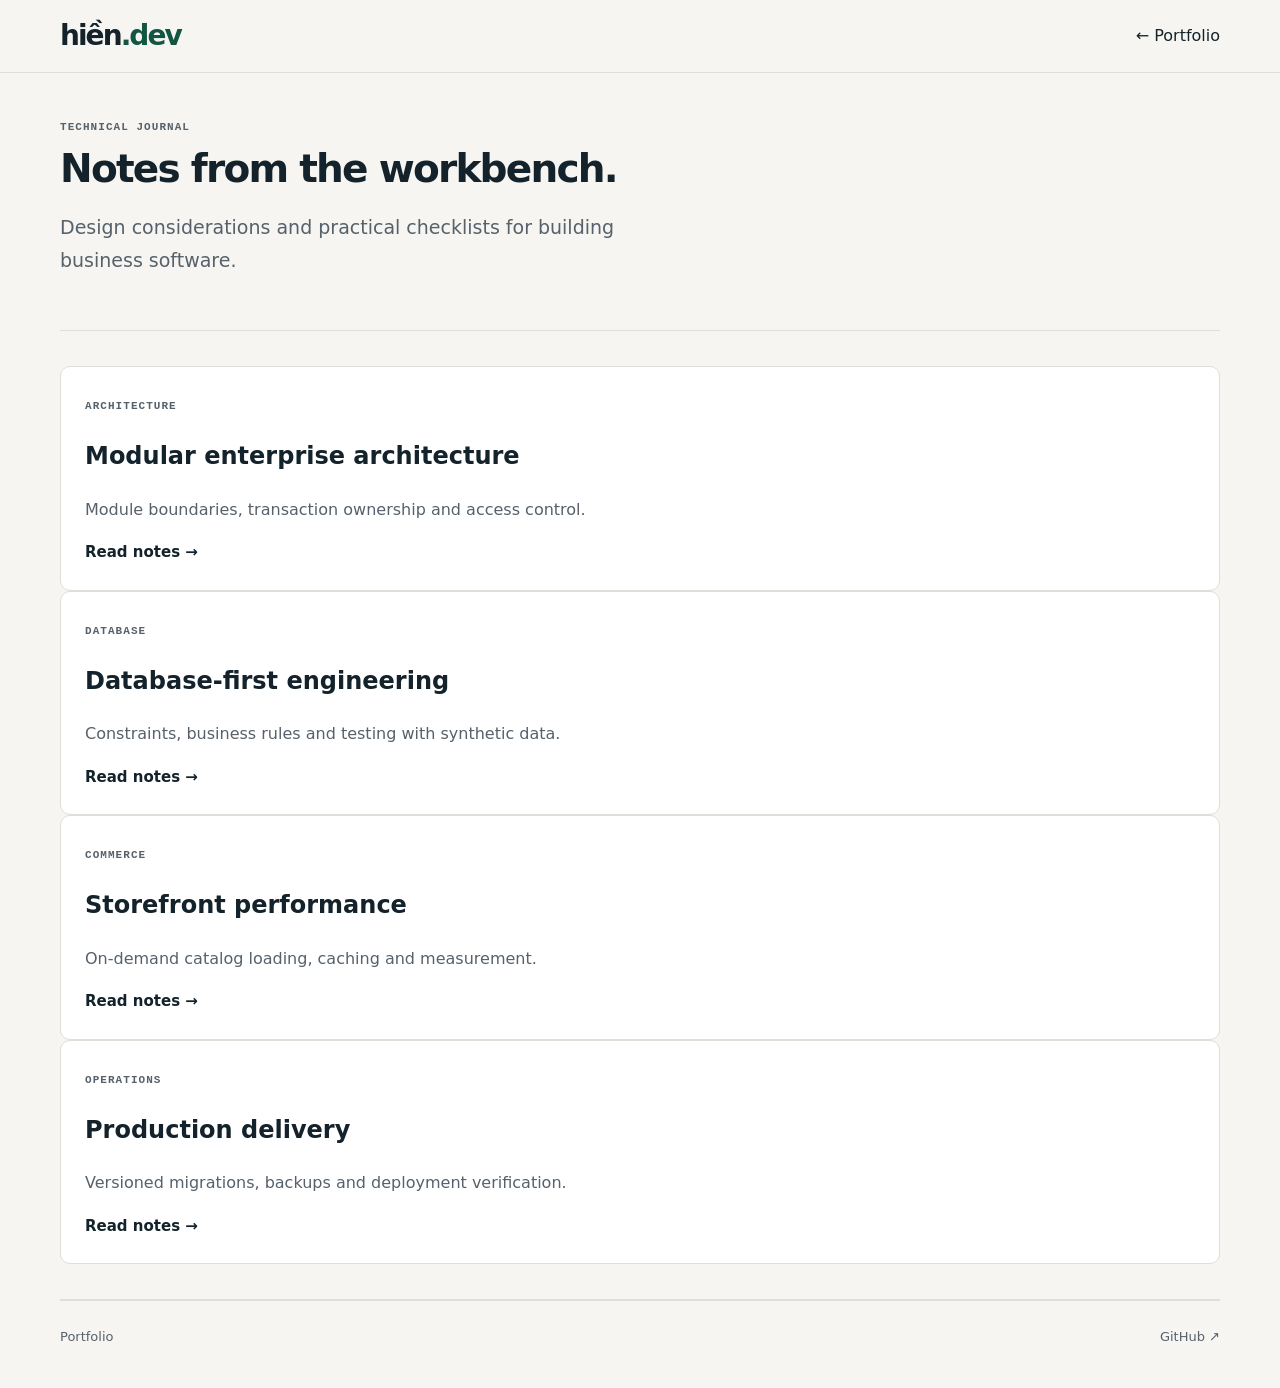
==== docs/blog.html @ d5aead9d "feat(v4): add docs/blog.html" ====
<!doctype html><html lang="en" data-theme="light"><head><meta charset="utf-8"><meta name="viewport" content="width=device-width,initial-scale=1"><title>Technical journal | Hiền</title><meta name="description" content="Practical engineering notes about enterprise systems, databases and commerce."><link rel="stylesheet" href="style.css?v=6"><script>try{document.documentElement.dataset.theme=localStorage.getItem("portfolio-theme-v4")==="dark"?"dark":"light"}catch(e){}</script></head><body><header><nav class="shell"><a class="brand" href="index.html">hiền<span>.dev</span></a><a href="index.html">← Portfolio</a></nav></header><main class="shell notes-page"><section><p class="eyebrow">TECHNICAL JOURNAL</p><h1 class="section-title">Notes from the workbench.</h1><p class="lead">Design considerations and practical checklists for building business software.</p></section><section class="journal-grid"><article class="panel"><span class="eyebrow">ARCHITECTURE</span><h2>Modular enterprise architecture</h2><p>Module boundaries, transaction ownership and access control.</p><a class="text-link" href="engineering.html#modular">Read notes →</a></article><article class="panel"><span class="eyebrow">DATABASE</span><h2>Database-first engineering</h2><p>Constraints, business rules and testing with synthetic data.</p><a class="text-link" href="engineering.html#database">Read notes →</a></article><article class="panel"><span class="eyebrow">COMMERCE</span><h2>Storefront performance</h2><p>On-demand catalog loading, caching and measurement.</p><a class="text-link" href="engineering.html#performance">Read notes →</a></article><article class="panel"><span class="eyebrow">OPERATIONS</span><h2>Production delivery</h2><p>Versioned migrations, backups and deployment verification.</p><a class="text-link" href="engineering.html#delivery">Read notes →</a></article></section></main><footer class="shell"><a href="index.html">Portfolio</a><a href="https://github.com/tranngochien89">GitHub ↗</a></footer></body></html>
---- docs/style.css ----
/* V2 — Editorial portfolio. No external assets or fonts. */
:root{color-scheme:light;--bg:#f5f4ef;--paper:#fff;--ink:#19232c;--muted:#56616b;--line:#d1d4ce;--accent:#214e45;--button:#214e45;--inverse:#fff}
[data-theme=dark]{color-scheme:dark;--bg:#171e20;--paper:#202a2c;--ink:#f3f3ed;--muted:#b8c1bf;--line:#394846;--accent:#a3d7c1;--button:#a3d7c1;--inverse:#192b25}
*{box-sizing:border-box}html{scroll-behavior:smooth;scroll-padding-top:90px}body{margin:0;background:var(--bg);color:var(--ink);font:16px/1.65 system-ui,-apple-system,"Segoe UI",sans-serif}a{color:inherit;text-decoration:none}button{font:inherit;color:inherit;cursor:pointer}a:focus-visible,button:focus-visible{outline:3px solid var(--accent);outline-offset:4px}.shell{width:min(1160px,calc(100% - 64px));margin-inline:auto}.skip{position:absolute;left:-9999px}.skip:focus{left:12px;top:12px;background:var(--paper);padding:12px;z-index:100}header{position:sticky;top:0;z-index:10;background:var(--bg);border-bottom:1px solid var(--line)}nav{min-height:76px;display:flex;align-items:center;justify-content:space-between;gap:24px}.brand{font-size:26px;font-weight:800;letter-spacing:-.07em;white-space:nowrap}.brand span{color:var(--accent)}.brand small{font-size:12px;letter-spacing:0;color:var(--muted);font-weight:500}#navlinks,.controls,.actions{display:flex;align-items:center;gap:24px}#navlinks a,.nav-contact{font-size:14px;font-weight:600;white-space:nowrap}#navlinks a:hover,#navlinks a[aria-current=location],.text-link:hover{color:var(--accent);text-decoration:underline;text-underline-offset:5px}.controls{gap:9px}.controls button,#menu{border:1px solid var(--line);border-radius:4px;background:transparent;padding:6px 10px;font-size:13px}.nav-contact{margin-left:8px;border-bottom:1px solid var(--accent);color:var(--accent)}#menu{display:none}.btn{display:inline-flex;align-items:center;justify-content:center;background:var(--button);color:var(--inverse);padding:13px 22px;border:1px solid var(--button);border-radius:4px;font-weight:650;transition:transform .2s}.btn:hover{transform:translateY(-2px)}.text-link{font-size:15px;font-weight:650}.hero{display:grid;grid-template-columns:1.55fr 1fr;align-items:center;gap:clamp(30px,6vw,90px);padding:85px 0 74px}.eyebrow,.section-label>span,.folio-caption,.status{font:600 11px/1.5 ui-monospace,SFMono-Regular,Consolas,monospace;letter-spacing:.095em;color:var(--muted);text-transform:uppercase}.dot{display:inline-block;width:8px;height:8px;border-radius:50%;background:var(--accent);margin-right:9px}.hero h1{font-size:clamp(42px,6vw,76px);line-height:1.06;letter-spacing:-.065em;font-weight:730;margin:22px 0 24px;max-width:780px}.lead{font-size:19px;line-height:1.7;color:var(--muted);max-width:620px}.actions{margin-top:28px;flex-wrap:wrap}.hero-aside{min-width:0}.folio-mark{aspect-ratio:1.08;background:#214e45;color:#f7f5e9;display:flex;flex-direction:column;justify-content:space-between;padding:28px;overflow:hidden;position:relative}.folio-mark:after{content:"";width:75%;aspect-ratio:1;position:absolute;right:-25%;bottom:-27%;border:1px solid #c9d7b8;border-radius:50%;box-shadow:0 0 0 22px #ffffff08,0 0 0 45px #ffffff08}.folio-mark>span{font-family:Georgia,serif;font-size:clamp(95px,16vw,205px);line-height:.9;letter-spacing:-.09em;position:relative;z-index:1}.folio-mark small{font:500 11px ui-monospace,monospace;letter-spacing:.15em;z-index:1}.folio-caption{display:flex;justify-content:space-between;gap:8px;border-bottom:1px solid var(--line);padding:11px 0}.hero-aside>p{color:var(--muted);font-size:14px;max-width:300px;margin-bottom:0}.editorial,.work{padding:54px 0;border-top:1px solid var(--line)}.editorial{display:grid;grid-template-columns:1fr 2.8fr;gap:40px}.section-label h2{font-size:15px;letter-spacing:-.015em;margin:8px 0}.section-label>span{color:var(--accent)}.about-content h3,.section-title{font-size:clamp(27px,3.3vw,43px);line-height:1.15;letter-spacing:-.045em;margin:0 0 20px;font-weight:700}.about-content p{font-size:18px;max-width:720px;color:var(--muted)}.section-head{display:grid;grid-template-columns:1.4fr 1fr;gap:36px;align-items:end}.section-head .section-title{margin-bottom:0}.muted{color:var(--muted)}.filters{display:flex;flex-wrap:wrap;gap:8px;margin:28px 0 12px}.filters button{background:transparent;border:1px solid var(--line);border-radius:3px;padding:6px 13px;font-size:13px}.filters button[aria-pressed=true]{background:var(--button);color:var(--inverse);border-color:var(--button)}.project-grid{display:grid;grid-template-columns:1fr 1fr;column-gap:42px}.project{border-top:1px solid var(--line);display:grid;grid-template-columns:48px 1fr;gap:14px;padding:24px 0;align-content:start}.project-index{font:500 12px ui-monospace,monospace;color:var(--accent);padding-top:5px}.project h3{font-size:24px;line-height:1.15;letter-spacing:-.035em;margin:9px 0 12px}.project p{color:var(--muted);font-size:15px;margin:0 0 15px}.project-body a{font-size:14px;color:var(--accent);font-weight:650;text-decoration:underline;text-underline-offset:4px}.tags{display:flex;flex-wrap:wrap;gap:5px 12px}.tags span{font-size:12px;color:var(--muted);border-bottom:1px solid var(--line);padding-bottom:2px}.skill-grid{display:grid;grid-template-columns:1fr 1fr;gap:0 25px}.skill{border-top:1px solid var(--line);padding:19px 0;display:grid;grid-template-columns:26px 1fr;gap:7px 12px;align-items:center}.skill .symbol{color:var(--accent);width:24px;height:24px}.symbol svg{width:24px;height:24px}.skill h3{margin:0;font-size:17px;letter-spacing:-.02em}.skill .tags{grid-column:2}.steps{display:grid;grid-template-columns:repeat(5,1fr);border-top:1px solid var(--line);border-bottom:1px solid var(--line)}.step{padding:18px 10px 18px 0;font-size:14px;font-weight:600;line-height:1.4}.step b{display:block;font:500 12px ui-monospace,monospace;color:var(--accent);margin-bottom:12px}.quote{font-family:Georgia,serif;font-size:25px;line-height:1.45;color:var(--accent);margin:24px 0 0}.insight-grid{display:flex;flex-direction:column}.insight{display:grid;grid-template-columns:35px 1fr 25px;gap:12px;align-items:center;border-top:1px solid var(--line);padding:19px 0}.insight>span{color:var(--accent);font-size:13px}.insight h3{margin:0;font-size:18px;font-weight:600}.insight:hover h3{text-decoration:underline;text-underline-offset:4px}.contact{background:#214e45;color:#f8f7ef;padding:48px;margin:10px 0 36px}.contact .eyebrow{color:#d3e5d8}.contact h2{font-size:clamp(35px,5vw,61px);letter-spacing:-.05em;line-height:1.1;max-width:770px;margin:12px 0}.contact p{color:#e1e9e0}.contact .btn{background:#f8f7ef;color:#214e45;border-color:#f8f7ef;margin-top:12px}footer{border-top:1px solid var(--line);display:flex;justify-content:space-between;gap:25px;padding:25px 0 40px;font-size:13px;color:var(--muted)}footer p{margin:3px 0}.site-footer>div:nth-child(2){display:flex;flex-wrap:wrap;gap:18px;align-items:center}.panel{background:var(--paper);padding:24px;border:1px solid var(--line)}.panel p{color:var(--muted)}main>section:not([id]){padding:35px 0;border-bottom:1px solid var(--line)}main>section:not([id]) pre{background:var(--bg);padding:18px;overflow:auto}.panel li{margin:5px 0}
@media(max-width:940px){#menu{display:block;margin-left:auto}#navlinks{display:none;position:absolute;top:76px;left:0;right:0;padding:22px 32px;background:var(--bg);border-bottom:1px solid var(--line);flex-direction:column;align-items:flex-start}#navlinks.open{display:flex}.nav-contact{display:none}.hero{gap:30px;padding:58px 0}.editorial{grid-template-columns:1fr 3fr;gap:22px}.steps{grid-template-columns:repeat(3,1fr)}}
@media(max-width:650px){.shell{width:calc(100% - 32px)}nav{gap:10px;min-height:65px}#navlinks{top:65px;padding:18px 16px}.brand small{display:none}.hero{grid-template-columns:1fr;padding:42px 0;gap:30px}.hero h1{font-size:clamp(40px,10vw,58px)}.lead{font-size:17px}.folio-mark{aspect-ratio:1.8;padding:20px}.folio-mark>span{font-size:110px}.editorial,.section-head{grid-template-columns:1fr;gap:18px}.editorial,.work{padding:34px 0}.project-grid,.skill-grid{grid-template-columns:1fr}.project{grid-template-columns:35px 1fr}.section-label{display:flex;align-items:center;gap:10px}.section-label h2{margin:0}.section-head .muted{margin:0}.steps{grid-template-columns:repeat(2,1fr)}.contact{padding:28px 20px}footer{flex-direction:column;gap:15px}.site-footer>div:nth-child(2){gap:14px}}
@media(prefers-reduced-motion:reduce){html{scroll-behavior:auto}*{transition:none!important}}

/* V3: approved warm editorial layout */
.hero{grid-template-columns:1.1fr 1fr;gap:42px;padding:48px 0 28px}.hero h1{font-size:clamp(42px,5.7vw,70px);max-width:680px;color:var(--ink)}.hero h1::first-line{color:var(--ink)}.hero .eyebrow{display:inline-block;border:1px solid var(--line);padding:8px 12px;border-radius:20px}.btn{border-radius:7px}.btn.secondary{background:transparent;color:var(--accent);border-color:var(--accent)}.profile-art{min-height:365px;background:radial-gradient(ellipse at 80% 20%,#527b6c,#214e45 55%,#173d35);border-radius:120px 12px 12px 12px;display:flex;align-items:flex-end;padding:32px;color:#fff;overflow:hidden}.profile-art-inner{display:flex;flex-direction:column;gap:10px}.profile-initial{font:120px/.8 Georgia,serif;letter-spacing:-.1em}.profile-art strong{font-size:28px}.profile-art a{font-size:12px;text-decoration:underline}.expertise-strip{display:grid;grid-template-columns:repeat(4,1fr);gap:16px;padding:22px 0 30px}.expertise-strip div{border-left:2px solid var(--accent);padding-left:12px}.expertise-strip b,.expertise-strip small{display:block}.expertise-strip small{color:var(--muted);font-size:12px}.about-v3{grid-template-columns:1fr 2fr}.section-head{grid-template-columns:1fr auto}.project-grid{grid-template-columns:repeat(3,minmax(0,1fr));gap:20px}.project{display:flex;flex-direction:column;gap:0;border:1px solid var(--line);border-radius:12px;overflow:hidden;padding:0;background:var(--paper)}.project:hover{border-color:var(--accent)}.project-body{padding:18px;flex:1}.project h3{font-size:21px}.project-visual{aspect-ratio:1.75;display:flex;align-items:center;justify-content:center;background:#e1ebe5;color:#214e45;border-bottom:1px solid var(--line);padding:20px}.project-visual svg{width:100%;height:100%;max-height:145px}.project-visual[data-kind="ECOM"]{background:#f1e4d8;color:#855735}.project-visual[data-kind="PBM"]{background:#e7e5f1;color:#514b82}.project-visual[data-kind="MED"]{background:#dce9ee;color:#346879}.project-visual[data-kind="MFG"]{background:#eee5d3;color:#86602b}.project-visual[data-kind="MEM"]{background:#eae1de;color:#805b54}.project-body .tags span{border:1px solid var(--line);border-radius:5px;padding:2px 7px}.project-body .tags{gap:5px}.project-body .status{font-size:10px}.project-links{display:flex;flex-wrap:wrap;gap:14px;margin-top:17px}.project-links a{font-size:13px}.project-caption{font-size:10px;color:var(--muted);margin:0;padding:6px 18px;border-bottom:1px solid var(--line)}.catalog-intro{padding:55px 0 20px}.catalog-intro h1,.case-intro h1{font-size:clamp(38px,5vw,60px);line-height:1.08;letter-spacing:-.05em;margin:10px 0}.case-intro{padding:45px 0 25px}.case-layout{display:grid;grid-template-columns:200px 1fr;gap:35px;padding:25px 0 50px}.case-nav{display:flex;flex-direction:column;gap:14px;align-self:start;position:sticky;top:95px}.case-nav a{color:var(--accent);font-size:14px}.case-content section{padding:20px 0;border-top:1px solid var(--line)}.case-content h2{font-size:25px;letter-spacing:-.03em}.case-content p,.case-content li{color:var(--muted)}.case-content pre{white-space:pre-wrap;background:var(--paper);padding:20px;border:1px solid var(--line)}.case-intro .project-visual{max-width:480px;border-radius:12px}.contact{border-radius:10px}.notes-page .panel{border-radius:10px}.site-footer{align-items:flex-start}
@media(max-width:940px){.project-grid{grid-template-columns:repeat(2,minmax(0,1fr))}.hero{gap:20px}.profile-art{min-height:300px}.expertise-strip{grid-template-columns:1fr 1fr}}
@media(max-width:650px){.hero{grid-template-columns:1fr;padding:36px 0 22px}.hero h1{font-size:clamp(38px,10vw,56px)}.profile-art{min-height:230px;border-radius:70px 8px 8px 8px;padding:24px}.profile-initial{font-size:90px}.expertise-strip{gap:14px}.expertise-strip b{font-size:13px}.expertise-strip small{font-size:11px}.about-v3,.section-head,.case-layout{grid-template-columns:1fr;gap:15px}.project-grid{grid-template-columns:1fr}.case-nav{position:static;flex-direction:row;flex-wrap:wrap}.catalog-intro{padding-top:30px}}

/* V3.1 — visual fidelity to approved mockup; demo photos are explicitly labeled */
:root{--bg:#f6f5f1;--paper:#fbfaf7;--ink:#14232b;--accent:#125542;--button:#125542;--line:#dcded7}
[data-theme=dark]{--bg:#171e20;--paper:#202a2c;--ink:#f3f3ed;--accent:#a3d7c1;--button:#a3d7c1;--line:#394846}
.hero{grid-template-columns:1fr 1fr;gap:32px;padding:40px 0 0;align-items:center}.hero h1{font-size:clamp(44px,5.25vw,68px);line-height:1.04;letter-spacing:-.065em;margin:24px 0}.hero h1 em{font-style:normal;color:var(--accent)}.hero .lead{font-size:17px;max-width:500px}.hero-photo{margin:0;position:relative;overflow:hidden;border-radius:100px 8px 8px 8px}.hero-photo img{display:block;width:100%;height:clamp(330px,43vw,520px);object-fit:cover;object-position:center 45%}.hero-photo figcaption{position:absolute;bottom:0;left:0;right:0;background:#14232bd9;color:white;font-size:11px;padding:5px 12px;text-align:center}.expertise-strip{padding:25px 0 35px;gap:25px}.expertise-strip div{border-left:0;padding-left:0}.expertise-strip b{font-size:15px}.about-v4{grid-template-columns:1fr 1.35fr;gap:60px;align-items:start;padding:42px 0}.about-heading .section-title{max-width:380px}.about-content>p{font-size:17px;margin:0 0 20px}.about-pillars{display:grid;grid-template-columns:repeat(3,1fr);gap:10px}.about-pillars>div{border:1px solid var(--line);border-radius:8px;background:var(--paper);padding:12px;display:grid;grid-template-columns:22px 1fr;align-items:center;gap:2px 6px}.about-pillars span{grid-row:1/3;font-size:19px;color:var(--accent)}.about-pillars b{font-size:12px;line-height:1.3}.about-pillars small{font-size:10px;line-height:1.4;color:var(--muted)}.project-grid{gap:18px}.project{border-radius:12px}.project-visual.demo-visual{padding:0;overflow:hidden;aspect-ratio:1.72}.demo-visual img{width:100%;height:100%;object-fit:cover;display:block}.project-caption{font-size:10px;padding:5px 12px}.project-body{padding:16px}.project-body h3{margin:8px 0;font-size:20px}.project-body p{font-size:14px}.project-links a:first-child{display:inline-block;text-decoration:none;border:1px solid var(--line);border-radius:5px;padding:5px 9px}.contact{background:#125542}.site-footer{padding-top:20px}
@media(max-width:940px){.about-v4{gap:25px}.about-pillars{grid-template-columns:1fr}.hero-photo img{height:350px}}
@media(max-width:650px){.hero{grid-template-columns:1fr;gap:24px;padding:30px 0 0}.hero h1{font-size:clamp(40px,10vw,54px)}.hero-photo{border-radius:65px 8px 8px 8px}.hero-photo img{height:340px}.about-v4{grid-template-columns:1fr;gap:12px}.about-pillars{grid-template-columns:1fr}.expertise-strip{gap:18px}.project-grid{grid-template-columns:1fr}}

/* V3.2 — final layout polish */
:root{--bg:#f6f5f1;--paper:#fff;--line:#dedfd8}
[data-theme=dark]{--bg:#171e20;--paper:#202a2c;--line:#394846}
nav{min-height:72px}.brand{font-size:28px;font-weight:800}.nav-contact{background:var(--button);color:var(--inverse);padding:9px 15px;border-radius:6px;border:0}.controls button{border-radius:6px;min-width:34px;min-height:34px}
.hero{gap:36px;padding-top:32px}.hero h1{max-width:620px;font-size:clamp(43px,5.2vw,67px);letter-spacing:-.055em}.hero .lead{line-height:1.65;color:var(--muted)}
.hero-photo img{height:clamp(340px,39vw,465px)}.hero-photo{border-radius:100px 10px 10px 10px}
.expertise-strip{padding:24px 0 32px;gap:22px}.expertise-strip>div{display:flex;gap:12px;align-items:center}.expertise-strip svg{width:30px;height:30px;flex:0 0 30px;color:var(--accent)}
.about-v4{padding:38px 0;gap:42px;grid-template-columns:1fr 1.65fr}.about-pillars>div{padding:12px 10px}.about-pillars b{font-size:13px}.about-pillars small{font-size:11px}.about-content>p{max-width:640px}
.work,.editorial{padding-top:40px;padding-bottom:40px}.section-title{font-size:clamp(27px,3.4vw,39px)}.work .section-head{align-items:end}
.project{box-shadow:0 2px 8px #172d2410;transition:transform .2s,border-color .2s}.project:hover{transform:translateY(-3px)}.project-body{padding:18px}.project-body h3{font-size:20px;line-height:1.25}.project-caption{margin:0;padding:6px 14px;line-height:1.4}.project-body .status{letter-spacing:.055em;font-size:11px}.project-body .tags span{font-size:11px}.project-links{margin-top:13px}.project-links a:first-child{background:transparent;color:var(--accent);border-color:var(--line);font-weight:650;padding:7px 12px}
.skill h3{font-size:17px}.skill .tags span{font-size:13px}.skill{padding:18px 0}.step{font-size:15px}.insight{padding:17px 0}.insight:hover{color:var(--accent)}.contact{padding:38px 42px}.contact h2{max-width:790px;font-size:clamp(35px,4.5vw,55px)}.contact p{font-size:16px}
.case-preview{margin:22px 0 0;max-width:560px}.case-preview img{display:block;width:100%;height:auto;border-radius:10px;border:1px solid var(--line)}.case-preview figcaption{font-size:12px;color:var(--muted);margin-top:6px}
@media(max-width:940px){.nav-contact{display:none}.expertise-strip{grid-template-columns:1fr 1fr}.about-v4{grid-template-columns:1fr 1.4fr;gap:24px}}
@media(max-width:650px){nav{min-height:65px}.brand{font-size:25px}.hero{padding-top:26px;gap:22px}.hero h1{font-size:clamp(38px,10vw,52px)}.hero-photo img{height:340px}.hero-photo{border-radius:70px 8px 8px 8px}.expertise-strip{gap:16px}.expertise-strip svg{width:24px;height:24px;flex-basis:24px}.expertise-strip b{font-size:13px}.about-v4{grid-template-columns:1fr;gap:12px}.work,.editorial{padding:30px 0}.contact{padding:28px 20px}.project:hover{transform:none}}
@media(prefers-reduced-motion:reduce){.project{transition:none}}
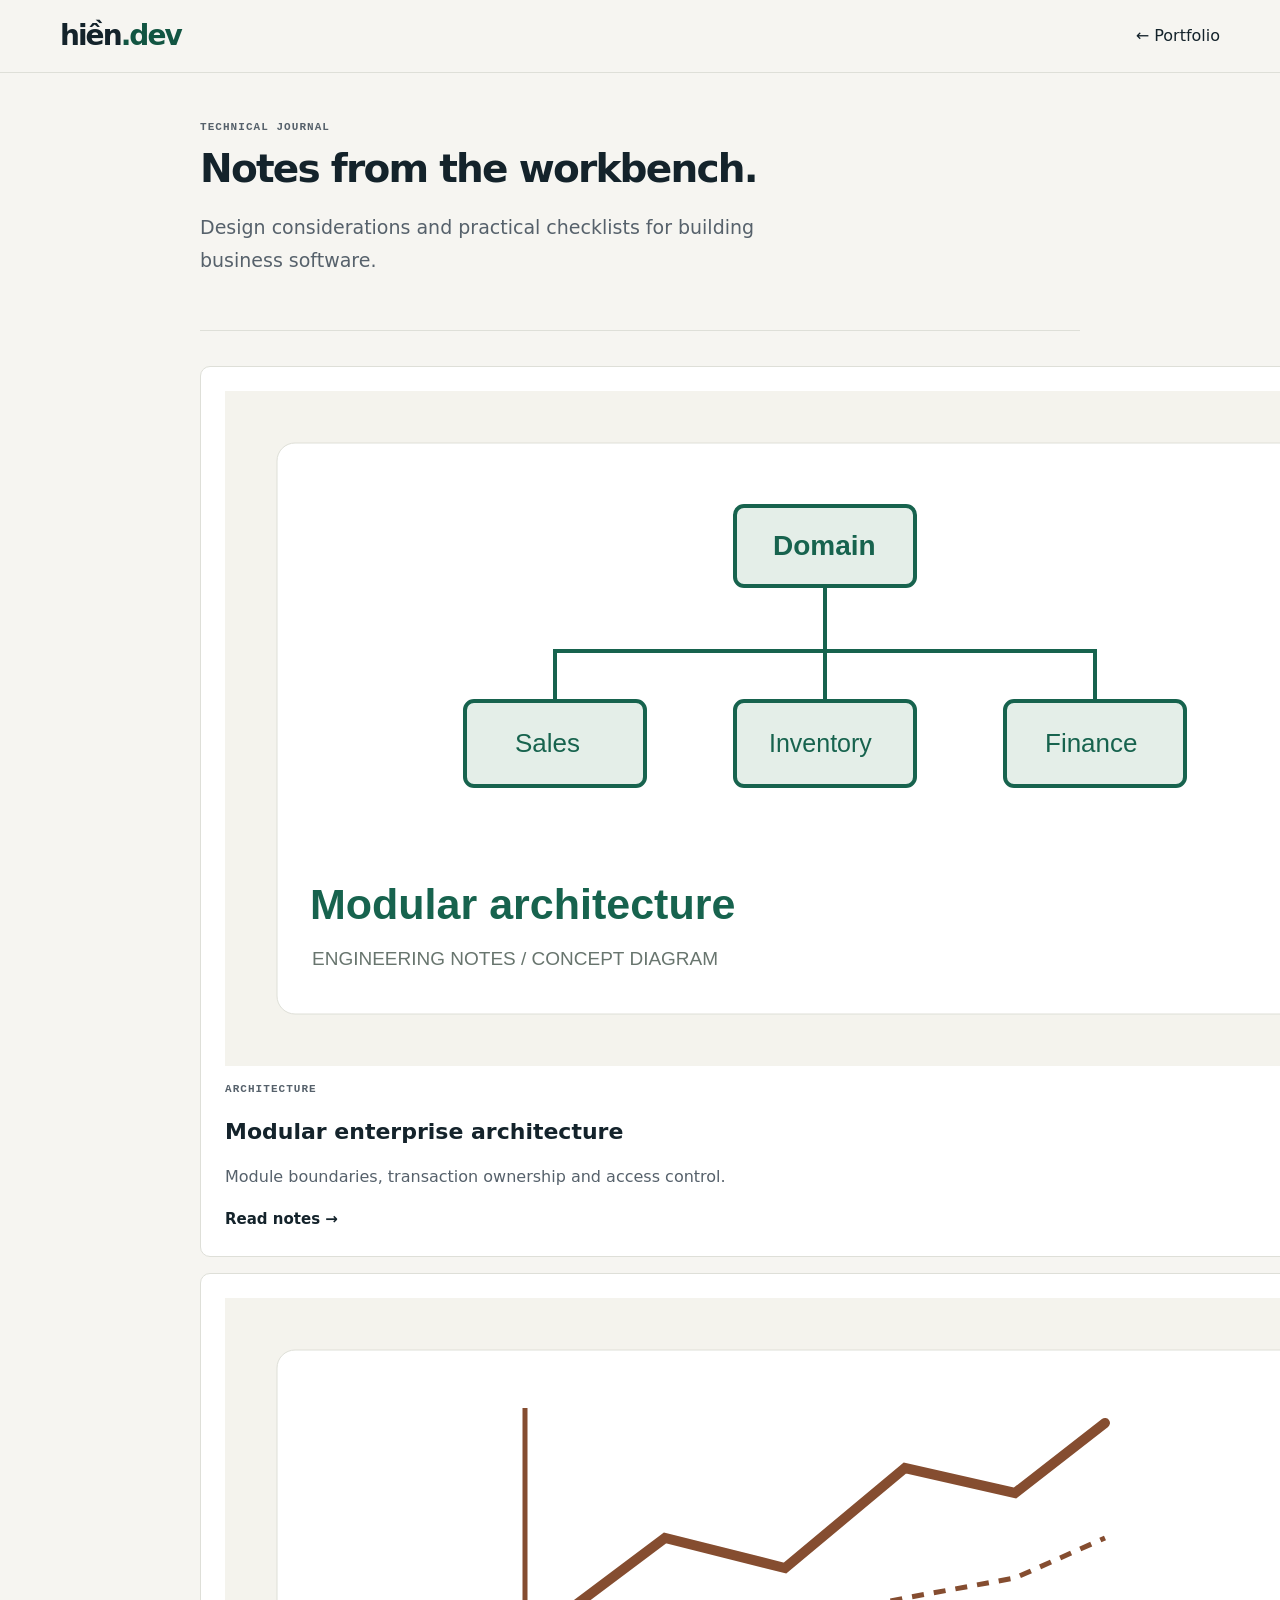
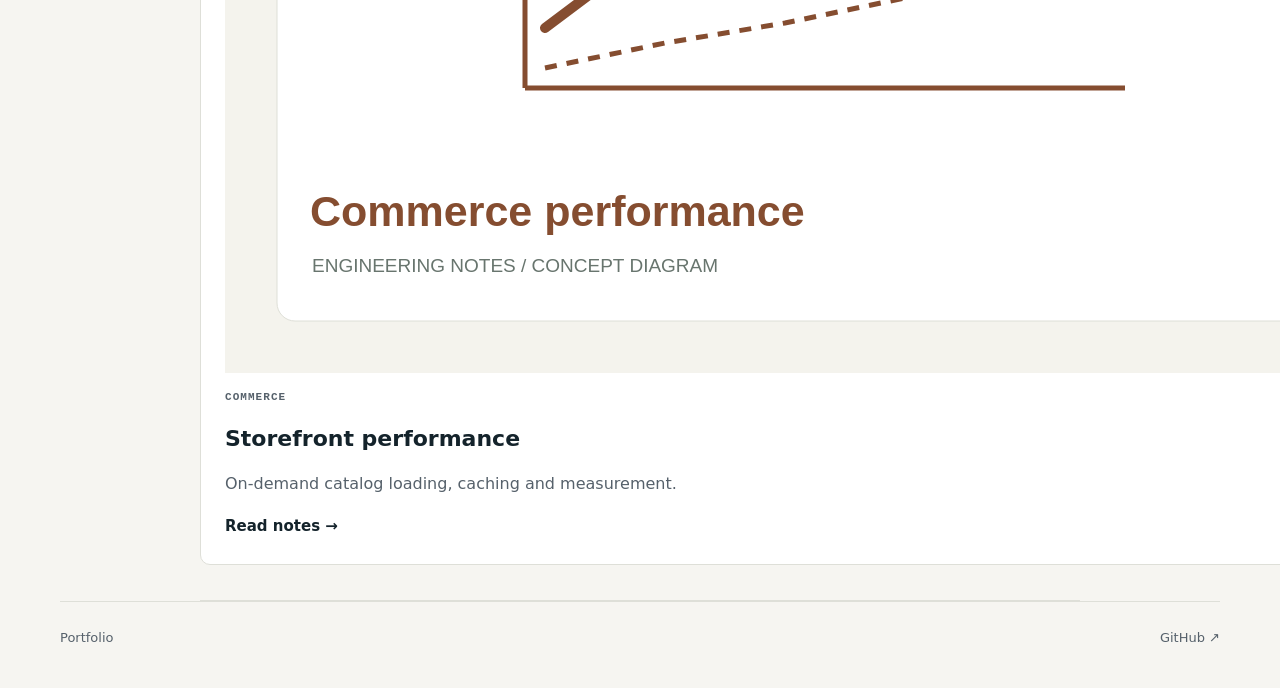
==== commit a3a6c81e: "feat(v3.3): synchronize visual assets on blog.html" ====
--- a/docs/blog.html
+++ b/docs/blog.html
@@ -1 +1 @@
-<!doctype html><html lang="en" data-theme="light"><head><meta charset="utf-8"><meta name="viewport" content="width=device-width,initial-scale=1"><title>Technical journal | Hiền</title><meta name="description" content="Practical engineering notes about enterprise systems, databases and commerce."><link rel="stylesheet" href="style.css?v=6"><script>try{document.documentElement.dataset.theme=localStorage.getItem("portfolio-theme-v4")==="dark"?"dark":"light"}catch(e){}</script></head><body><header><nav class="shell"><a class="brand" href="index.html">hiền<span>.dev</span></a><a href="index.html">← Portfolio</a></nav></header><main class="shell notes-page"><section><p class="eyebrow">TECHNICAL JOURNAL</p><h1 class="section-title">Notes from the workbench.</h1><p class="lead">Design considerations and practical checklists for building business software.</p></section><section class="journal-grid"><article class="panel"><span class="eyebrow">ARCHITECTURE</span><h2>Modular enterprise architecture</h2><p>Module boundaries, transaction ownership and access control.</p><a class="text-link" href="engineering.html#modular">Read notes →</a></article><article class="panel"><span class="eyebrow">DATABASE</span><h2>Database-first engineering</h2><p>Constraints, business rules and testing with synthetic data.</p><a class="text-link" href="engineering.html#database">Read notes →</a></article><article class="panel"><span class="eyebrow">COMMERCE</span><h2>Storefront performance</h2><p>On-demand catalog loading, caching and measurement.</p><a class="text-link" href="engineering.html#performance">Read notes →</a></article><article class="panel"><span class="eyebrow">OPERATIONS</span><h2>Production delivery</h2><p>Versioned migrations, backups and deployment verification.</p><a class="text-link" href="engineering.html#delivery">Read notes →</a></article></section></main><footer class="shell"><a href="index.html">Portfolio</a><a href="https://github.com/tranngochien89">GitHub ↗</a></footer></body></html>+<!doctype html><html lang="en" data-theme="light"><head><meta charset="utf-8"><meta name="viewport" content="width=device-width,initial-scale=1"><title>Technical journal | Hiền</title><meta name="description" content="Practical engineering notes about enterprise systems, databases and commerce."><link rel="stylesheet" href="style.css?v=7"><script>try{document.documentElement.dataset.theme=localStorage.getItem("portfolio-theme-v4")==="dark"?"dark":"light"}catch(e){}</script><link rel="icon" type="image/svg+xml" href="images/favicon.svg"></head><body><header><nav class="shell"><a class="brand" href="index.html">hiền<span>.dev</span></a><a href="index.html">← Portfolio</a></nav></header><main class="shell notes-page"><section><p class="eyebrow">TECHNICAL JOURNAL</p><h1 class="section-title">Notes from the workbench.</h1><p class="lead">Design considerations and practical checklists for building business software.</p></section><section class="journal-grid"><article class="panel journal-card"><img src="images/note-architecture.svg" width="1200" height="675" loading="lazy" alt=""><span class="eyebrow">ARCHITECTURE</span><h2>Modular enterprise architecture</h2><p>Module boundaries, transaction ownership and access control.</p><a class="text-link" href="engineering.html#modular">Read notes →</a></article><article class="panel journal-card"><img src="images/note-database.svg" width="1200" height="675" loading="lazy" alt=""><span class="eyebrow">DATABASE</span><h2>Database-first engineering</h2><p>Constraints, business rules and testing with synthetic data.</p><a class="text-link" href="engineering.html#database">Read notes →</a></article><article class="panel journal-card"><img src="images/note-commerce.svg" width="1200" height="675" loading="lazy" alt=""><span class="eyebrow">COMMERCE</span><h2>Storefront performance</h2><p>On-demand catalog loading, caching and measurement.</p><a class="text-link" href="engineering.html#performance">Read notes →</a></article><article class="panel journal-card"><img src="images/note-operations.svg" width="1200" height="675" loading="lazy" alt=""><span class="eyebrow">OPERATIONS</span><h2>Production delivery</h2><p>Versioned migrations, backups and deployment verification.</p><a class="text-link" href="engineering.html#delivery">Read notes →</a></article></section></main><footer class="shell"><a href="index.html">Portfolio</a><a href="https://github.com/tranngochien89">GitHub ↗</a></footer></body></html>
--- a/docs/style.css
+++ b/docs/style.css
@@ -33,3 +33,6 @@
 @media(max-width:940px){.nav-contact{display:none}.expertise-strip{grid-template-columns:1fr 1fr}.about-v4{grid-template-columns:1fr 1.4fr;gap:24px}}
 @media(max-width:650px){nav{min-height:65px}.brand{font-size:25px}.hero{padding-top:26px;gap:22px}.hero h1{font-size:clamp(38px,10vw,52px)}.hero-photo img{height:340px}.hero-photo{border-radius:70px 8px 8px 8px}.expertise-strip{gap:16px}.expertise-strip svg{width:24px;height:24px;flex-basis:24px}.expertise-strip b{font-size:13px}.about-v4{grid-template-columns:1fr;gap:12px}.work,.editorial{padding:30px 0}.contact{padding:28px 20px}.project:hover{transform:none}}
 @media(prefers-reduced-motion:reduce){.project{transition:none}}
+
+/* V4 content additions */
+.practice-list article{border-top:1px solid var(--line);padding:14px 0}.practice-list h3{font-size:18px;margin:0 0 5px}.practice-list p{margin:0;color:var(--muted)}.github-stats{display:grid;grid-template-columns:1fr 1fr;gap:12px}.github-stats article{border:1px solid var(--line);padding:18px;border-radius:8px;background:var(--paper)}.github-stats strong{font-size:34px;color:var(--accent)}.github-stats p{font-size:13px;margin:0}.repo-list>div{display:flex;justify-content:space-between;gap:12px;border-bottom:1px solid var(--line);padding:12px 0}.repo-list small{color:var(--muted)}.repo-list a{font-weight:650;color:var(--accent)}.journal-grid{display:grid;grid-template-columns:1fr 1fr;gap:16px}.journal-grid h2{font-size:22px;line-height:1.2}.notes-page{max-width:880px}.notes-page section{padding:28px 0;border-bottom:1px solid var(--line)}.tech-logo{width:18px;height:18px;vertical-align:middle;object-fit:contain;margin-right:5px}.tech-tag{display:inline-flex;align-items:center}.project-visual img{max-width:100%}.case-content .design-checks{padding:16px;border:1px solid var(--line);border-radius:8px;background:var(--paper)}@media(max-width:650px){.journal-grid{grid-template-columns:1fr}.repo-list>div{flex-direction:column;gap:3px}.github-stats article{padding:12px}.github-stats strong{font-size:27px}}@media print{header,footer,.no-print,.skip{display:none!important}body{background:white!important;color:black!important}.shell{width:100%;max-width:none}.notes-page section{padding:12px 0;break-inside:avoid}.notes-page p,.notes-page li{color:#222!important}a{text-decoration:none;color:black!important}}
